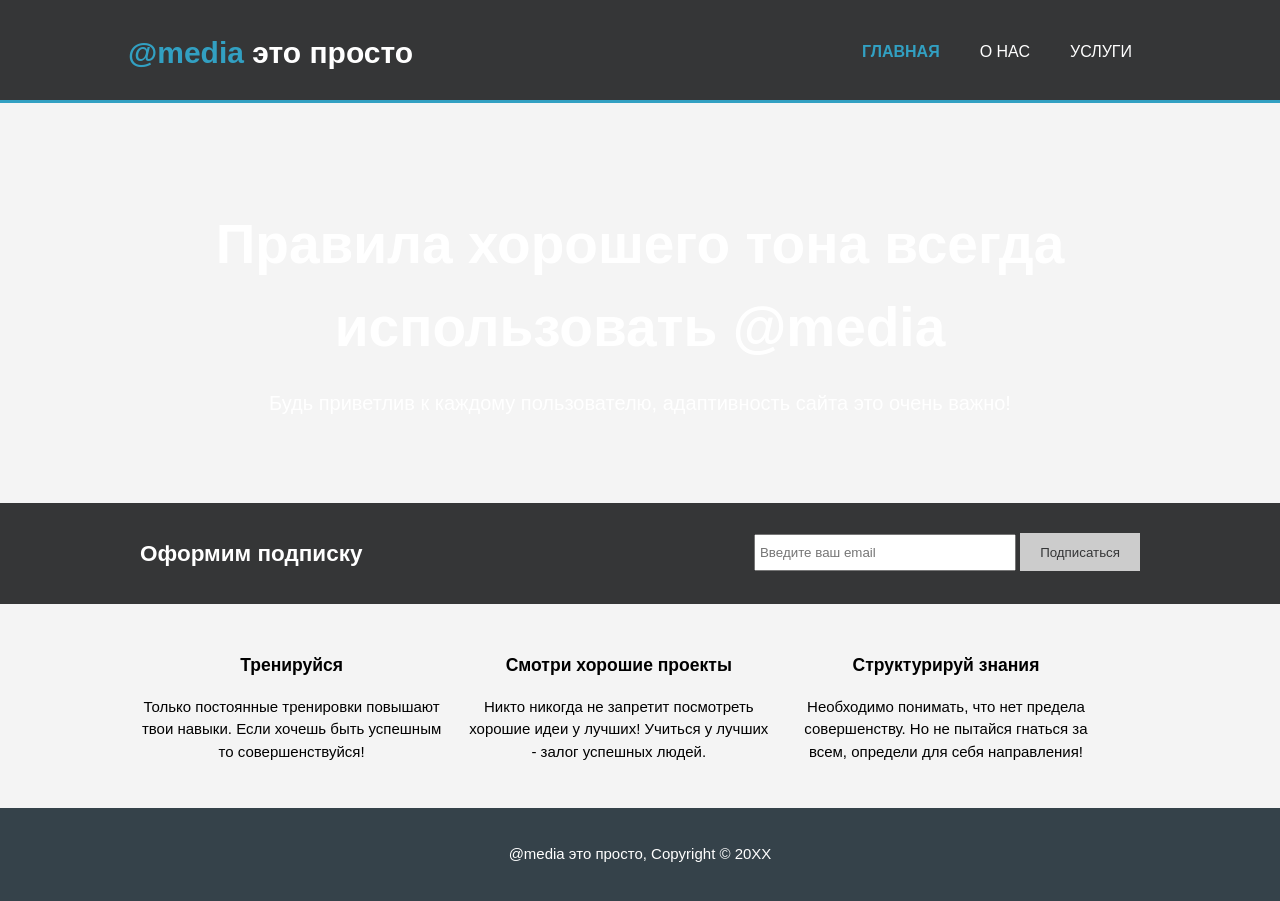
==== index.html @ 44935f2a "Add files via upload" ====
<!doctype html>
<html>
  <head>
    <meta charset="utf-8" />
    <meta name="viewport" content="width=device-width" />
    <meta name="description" content="Пример для изучения правила @media" />
    <title>@media</title>
    <link rel="stylesheet" href="css/style.css" />
    <link rel="stylesheet" href="css/font-awesome.min.css" />
  </head>
  <body>
    <header>
      <div class="container">
        <div>
          <h1>
            <span class="fa fa-rocket"></span>
            <span class="highlight">@media</span> это просто
          </h1>
        </div>
        <nav>
          <ul>
            <li class="current"><a href="index.html">Главная</a></li>
            <li><a href="about.html">О нас</a></li>
            <li><a href="services.html">Услуги</a></li>
          </ul>
        </nav>
      </div>
    </header>

    <section id="showcase">
      <div class="container">
        <h1>Правила хорошего тона всегда использовать @media</h1>
        <p>
          Будь приветлив к каждому пользователю, адаптивность сайта это очень
          важно!
        </p>
      </div>
    </section>

    <section id="newsletter">
      <div class="container">
        <h1>Оформим подписку</h1>
        <form action="">
          <input type="email" placeholder="Введите ваш email" />
          <button type="submit" class="button_1">Подписаться</button>
        </form>
      </div>
    </section>

    <section id="boxes">
      <div class="container">
        <div class="box">
          <span class="fa fa-signal fa-5x"></span>
          <h3>Тренируйся</h3>
          <p>
            Только постоянные тренировки повышают твои навыки. Если хочешь быть
            успешным то совершенствуйся!
          </p>
        </div>
        <div class="box">
          <span class="fa fa-photo fa-5x"></span>
          <h3>Смотри хорошие проекты</h3>
          <p>
            Никто никогда не запретит посмотреть хорошие идеи у лучших! Учиться
            у лучших - залог успешных людей.
          </p>
        </div>
        <div class="box">
          <span class="fa fa-cube fa-5x"></span>
          <h3>Структурируй знания</h3>
          <p>
            Необходимо понимать, что нет предела совершенству. Но не пытайся
            гнаться за всем, определи для себя направления!
          </p>
        </div>
      </div>
    </section>

    <footer>
      <p>@media это просто, Copyright &copy; 20XX</p>
    </footer>
  </body>
</html>
---- css/style.css ----
body {
  font:
    15px/1.5 Arial,
    Helvetica,
    sans-serif;
  padding: 0;
  margin: 0;
  background-color: #f4f4f4;
}

.container {
  width: 80%;
  margin: auto;
  overflow: hidden;
}

.dark {
  padding: 15px;
  background: #35424a;
  color: #ffffff;
  margin-top: 10px;
  margin-bottom: 10px;
}

ul {
  margin: 0;
  padding: 0;
}

/* Header */
header {
  background: #353637;
  color: #ffffff;
  padding-top: 30px;
  min-height: 70px;
  border-bottom: #32a0c2 3px solid;
}

header a {
  color: #ffffff;
  text-decoration: none;
  text-transform: uppercase;
  font-size: 16px;
}

header li {
  float: left;
  display: inline;
  padding: 0 20px 0 20px;
}

.container > div {
  float: left;
}

.container > div > h1 {
  margin: 0;
}

header nav {
  float: right;
  margin-top: 10px;
}

.container > div > h1 > span:nth-child(2),
header .current a {
  color: #32a0c2;
  font-weight: bold;
}

header a:hover {
  color: #cccccc;
  font-weight: bold;
}

/* Showcase */
#showcase {
  min-height: 400px;
  background: url("../img/headerbg.jpg") no-repeat center;
  background-size: cover;
  text-align: center;
  color: #ffffff;
}

#showcase h1 {
  margin-top: 100px;
  font-size: 55px;
  margin-bottom: 10px;
}

#showcase p {
  font-size: 20px;
}

/* Newsletter */
#newsletter {
  padding: 15px;
  color: #ffffff;
  background: #353637;
}

#newsletter h1 {
  float: left;
}

#newsletter form {
  float: right;
  margin-top: 15px;
}

#newsletter input[type="email"] {
  padding: 4px;
  height: 25px;
  width: 250px;
}

#newsletter button {
  height: 38px;
  background: #cccccc;
  border: 0;
  padding-left: 20px;
  padding-right: 20px;
  color: #353637;
}

/* Boxes */
#boxes {
  margin-top: 20px;
}

#boxes .box {
  float: left;
  text-align: center;
  width: 30%;
  padding: 10px;
}

/* Footer */
footer {
  padding: 20px;
  margin-top: 20px;
  color: #ffffff;
  background-color: #35424a;
  text-align: center;
}

/* Sidebar & Main Content */
aside#sidebar {
  float: right;
  width: 30%;
  padding: 5px;
}

article#main-col {
  float: left;
  width: 65%;
}

aside#sidebar input,
aside#sidebar textarea {
  width: 90%;
  padding: 5px;
}

/* Services */
ul#services li {
  list-style: none;
  padding: 20px;
  border: #cccccc solid 1px;
  margin-bottom: 5px;
  background: #32a0c2;
}

ul#services h3 {
  border-bottom: #353637 solid 1px;
}

@media screen and (max-width: 768px) {
  .container > div,
  header nav,
  header nav li,
  #newsletter h1,
  #newsletter form,
  #boxes .box,
  article#main-col,
  aside#sidebar {
    float: none;
    text-align: center;
    width: 100%;
  }

  header {
    padding-bottom: 20px;
  }

  #showcase h1 {
    margin-top: 40px;
  }

  #newsletter button {
    display: block;
    width: 100%;
  }

  #newsletter form input[type="email"],
  .contact input,
  .contact textarea,
  .contact label {
    width: 100%;
    margin-bottom: 5px;
  }

  #newsletter h1,
  #newsletter form {
    float: none;
    margin-top: 10px;
  }
}
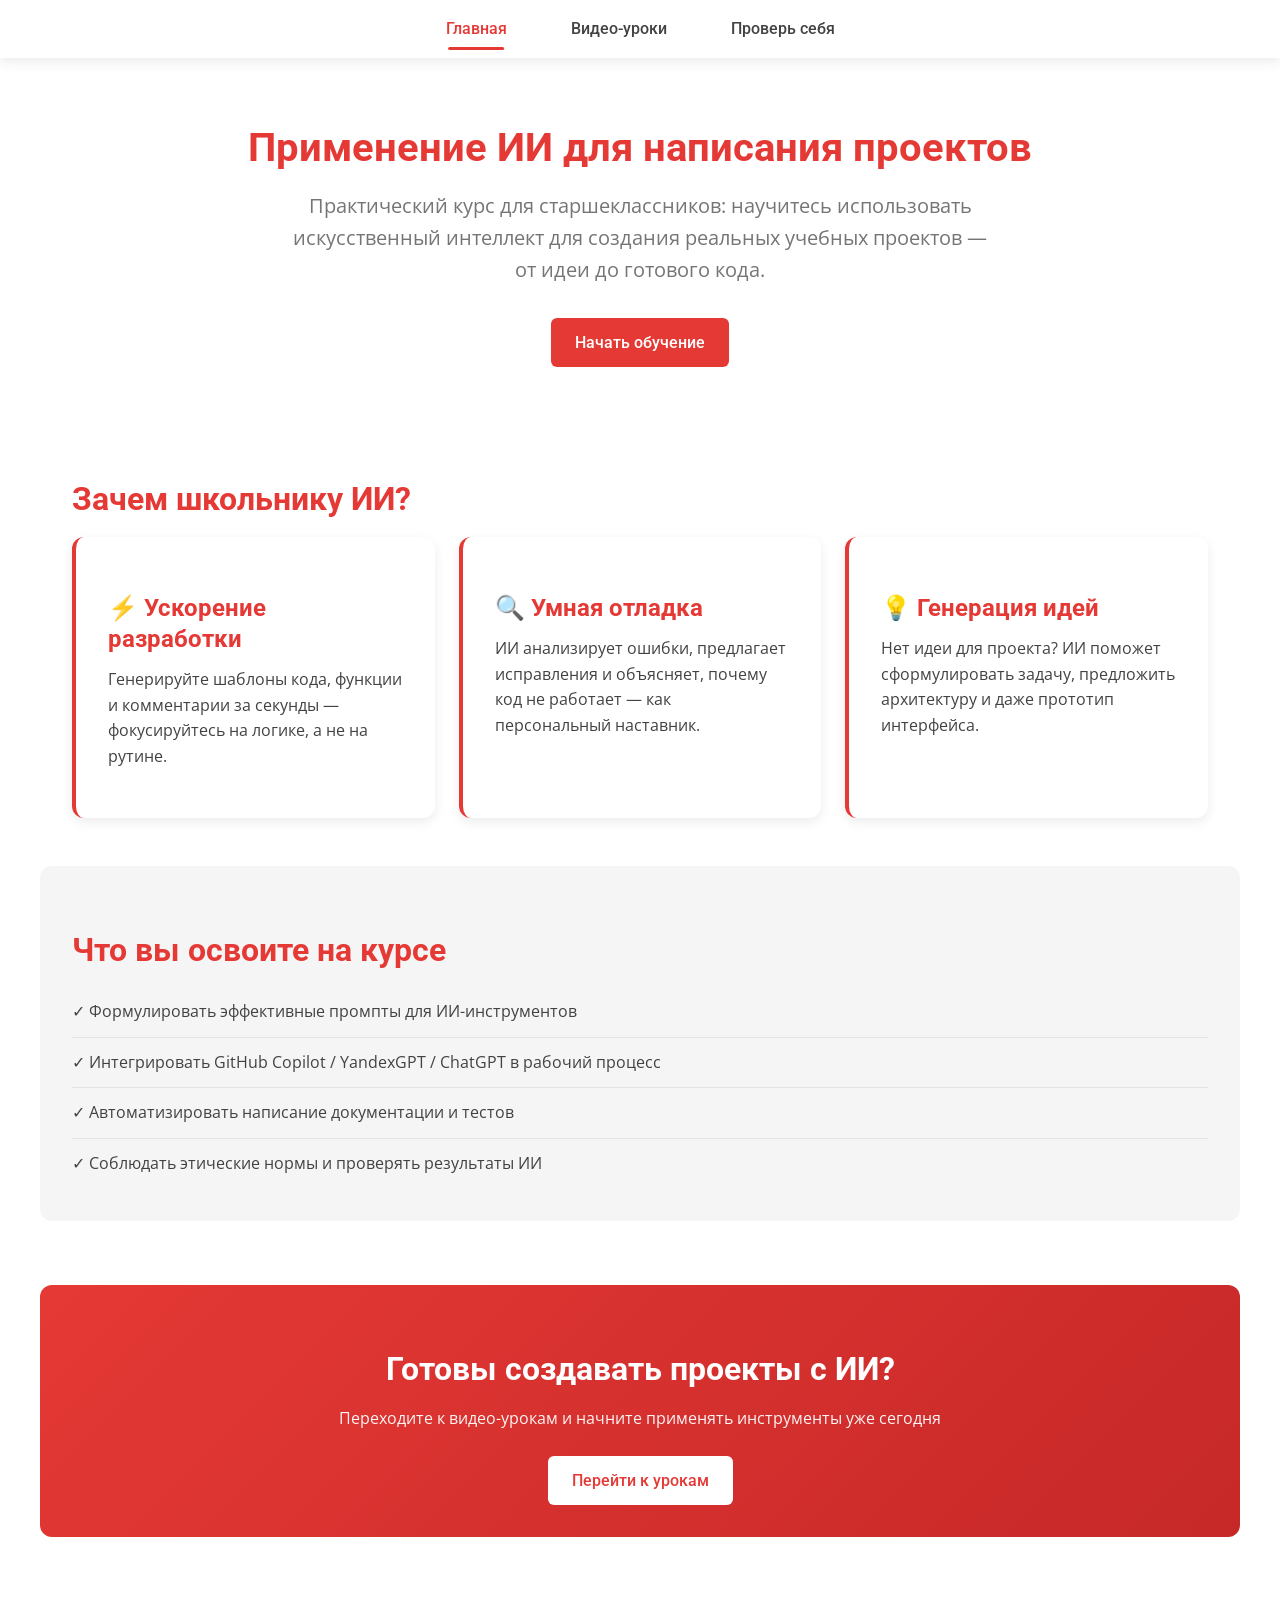
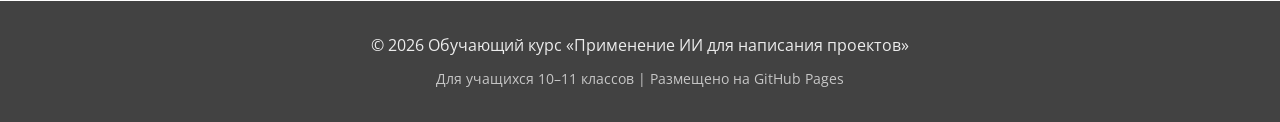
==== commit a356ecf0: "Add files via upload" ====
--- a/index.html
+++ b/index.html
@@ -1,83 +1,87 @@
-<!doctype html>
-<html>
-  <head>
-    <meta charset="utf-8" />
-    <meta name="viewport" content="width=device-width" />
-    <meta name="description" content="Пример для изучения правила @media" />
-    <title>@media</title>
-    <link rel="stylesheet" href="css/style.css" />
-    <link rel="stylesheet" href="css/font-awesome.min.css" />
-  </head>
-  <body>
-    <header>
-      <div class="container">
-        <div>
-          <h1>
-            <span class="fa fa-rocket"></span>
-            <span class="highlight">@media</span> это просто
-          </h1>
-        </div>
-        <nav>
-          <ul>
-            <li class="current"><a href="index.html">Главная</a></li>
-            <li><a href="about.html">О нас</a></li>
-            <li><a href="services.html">Услуги</a></li>
-          </ul>
-        </nav>
+<!DOCTYPE html>
+<html lang="ru">
+<head>
+  <meta charset="UTF-8" />
+  <meta name="viewport" content="width=device-width, initial-scale=1.0"/>
+  <title>Применение ИИ для написания проектов | Обучающий курс</title>
+  <meta name="description" content="Практический курс для 10-11 классов: как интегрировать ИИ-инструменты в учебные проекты по программированию">
+  
+  <!-- Шрифты -->
+  <link rel="preconnect" href="https://fonts.googleapis.com">
+  <link rel="preconnect" href="https://fonts.gstatic.com" crossorigin>
+  <link href="https://fonts.googleapis.com/css2?family=Open+Sans:wght@400;600&family=Roboto:wght@500;700&display=swap" rel="stylesheet">
+  
+  <!-- Стили -->
+  <link rel="stylesheet" href="style.css">
+</head>
+<body>
+  <!-- Навигация -->
+  <nav class="nav">
+    <div class="container">
+      <ul class="nav__list">
+        <li><a href="index.html" class="nav__link">Главная</a></li>
+        <li><a href="lessons.html" class="nav__link">Видео-уроки</a></li>
+        <li><a href="quiz.html" class="nav__link">Проверь себя</a></li>
+      </ul>
+    </div>
+  </nav>
+
+  <!-- Герой-секция -->
+  <header class="container animate-on-scroll" style="padding: 4rem 2rem; text-align: center;">
+    <h1>Применение ИИ для написания проектов</h1>
+    <p style="font-size: 1.25rem; max-width: 700px; margin: 0 auto 2rem; color: var(--color-gray-medium);">
+      Практический курс для старшеклассников: научитесь использовать искусственный интеллект 
+      для создания реальных учебных проектов — от идеи до готового кода.
+    </p>
+    <a href="lessons.html" class="btn">Начать обучение</a>
+  </header>
+
+  <!-- Блок: Зачем ИИ в проектах? -->
+  <section class="container" style="margin: 3rem auto;">
+    <h2 class="animate-on-scroll">Зачем школьнику ИИ?</h2>
+    <div style="display: grid; grid-template-columns: repeat(auto-fit, minmax(280px, 1fr)); gap: 1.5rem;">
+      <div class="card animate-on-scroll">
+        <h3>⚡ Ускорение разработки</h3>
+        <p>Генерируйте шаблоны кода, функции и комментарии за секунды — фокусируйтесь на логике, а не на рутине.</p>
       </div>
-    </header>
+      <div class="card animate-on-scroll">
+        <h3>🔍 Умная отладка</h3>
+        <p>ИИ анализирует ошибки, предлагает исправления и объясняет, почему код не работает — как персональный наставник.</p>
+      </div>
+      <div class="card animate-on-scroll">
+        <h3>💡 Генерация идей</h3>
+        <p>Нет идеи для проекта? ИИ поможет сформулировать задачу, предложить архитектуру и даже прототип интерфейса.</p>
+      </div>
+    </div>
+  </section>
 
-    <section id="showcase">
-      <div class="container">
-        <h1>Правила хорошего тона всегда использовать @media</h1>
-        <p>
-          Будь приветлив к каждому пользователю, адаптивность сайта это очень
-          важно!
-        </p>
-      </div>
-    </section>
+  <!-- Блок: Что вы освоите -->
+  <section class="container" style="margin: 3rem auto; background: var(--color-gray-light); padding: 2rem; border-radius: 12px;">
+    <h2 class="animate-on-scroll">Что вы освоите на курсе</h2>
+    <ul style="list-style: none; padding-left: 0;">
+      <li class="animate-on-scroll" style="padding: 0.75rem 0; border-bottom: 1px solid rgba(0,0,0,0.08);">✓ Формулировать эффективные промпты для ИИ-инструментов</li>
+      <li class="animate-on-scroll" style="padding: 0.75rem 0; border-bottom: 1px solid rgba(0,0,0,0.08);">✓ Интегрировать GitHub Copilot / YandexGPT / ChatGPT в рабочий процесс</li>
+      <li class="animate-on-scroll" style="padding: 0.75rem 0; border-bottom: 1px solid rgba(0,0,0,0.08);">✓ Автоматизировать написание документации и тестов</li>
+      <li class="animate-on-scroll" style="padding: 0.75rem 0;">✓ Соблюдать этические нормы и проверять результаты ИИ</li>
+    </ul>
+  </section>
 
-    <section id="newsletter">
-      <div class="container">
-        <h1>Оформим подписку</h1>
-        <form action="">
-          <input type="email" placeholder="Введите ваш email" />
-          <button type="submit" class="button_1">Подписаться</button>
-        </form>
-      </div>
-    </section>
+  <!-- CTA -->
+  <section class="container" style="text-align: center; margin: 4rem auto; padding: 2rem; background: linear-gradient(135deg, var(--color-red-primary), var(--color-red-dark)); border-radius: 12px; color: white;">
+    <h2 style="color: white; margin-bottom: 1rem;">Готовы создавать проекты с ИИ?</h2>
+    <p style="margin-bottom: 1.5rem; opacity: 0.95;">Переходите к видео-урокам и начните применять инструменты уже сегодня</p>
+    <a href="lessons.html" class="btn" style="background: white; color: var(--color-red-primary);">Перейти к урокам</a>
+  </section>
 
-    <section id="boxes">
-      <div class="container">
-        <div class="box">
-          <span class="fa fa-signal fa-5x"></span>
-          <h3>Тренируйся</h3>
-          <p>
-            Только постоянные тренировки повышают твои навыки. Если хочешь быть
-            успешным то совершенствуйся!
-          </p>
-        </div>
-        <div class="box">
-          <span class="fa fa-photo fa-5x"></span>
-          <h3>Смотри хорошие проекты</h3>
-          <p>
-            Никто никогда не запретит посмотреть хорошие идеи у лучших! Учиться
-            у лучших - залог успешных людей.
-          </p>
-        </div>
-        <div class="box">
-          <span class="fa fa-cube fa-5x"></span>
-          <h3>Структурируй знания</h3>
-          <p>
-            Необходимо понимать, что нет предела совершенству. Но не пытайся
-            гнаться за всем, определи для себя направления!
-          </p>
-        </div>
-      </div>
-    </section>
+  <!-- Футер -->
+  <footer style="background: var(--color-gray-dark); color: white; padding: 2rem 0; margin-top: 4rem; text-align: center;">
+    <div class="container">
+      <p style="margin: 0; opacity: 0.9;">© 2026 Обучающий курс «Применение ИИ для написания проектов»</p>
+      <p style="margin: 0.5rem 0 0; font-size: 0.9rem; opacity: 0.7;">Для учащихся 10–11 классов | Размещено на GitHub Pages</p>
+    </div>
+  </footer>
 
-    <footer>
-      <p>@media это просто, Copyright &copy; 20XX</p>
-    </footer>
-  </body>
-</html>
+  <!-- Скрипты -->
+  <script src="main.js"></script>
+</body>
+</html>
--- a/style.css
+++ b/style.css
@@ -0,0 +1,286 @@
+:root {
+  /* Цветовая палитра — Вариант 4 */
+  --color-red-primary: #E53935;
+  --color-red-dark: #C62828;
+  --color-gray-dark: #424242;
+  --color-gray-medium: #757575;
+  --color-gray-light: #F5F5F5;
+  --color-white: #FFFFFF;
+  
+  /* Шрифты */
+  --font-heading: 'Roboto', sans-serif;
+  --font-body: 'Open Sans', sans-serif;
+  
+  /* Анимации */
+  --transition-smooth: all 0.3s cubic-bezier(0.4, 0, 0.2, 1);
+  --shadow-card: 0 4px 12px rgba(0, 0, 0, 0.08);
+  --shadow-hover: 0 8px 24px rgba(198, 40, 40, 0.15);
+}
+
+/* Сброс и базовые стили */
+*, *::before, *::after { box-sizing: border-box; margin: 0; padding: 0; }
+html { scroll-behavior: smooth; }
+body {
+  font-family: var(--font-body);
+  color: var(--color-gray-dark);
+  background: var(--color-white);
+  line-height: 1.6;
+  overflow-x: hidden;
+}
+
+/* Типографика */
+h1, h2, h3, h4 {
+  font-family: var(--font-heading);
+  font-weight: 700;
+  color: var(--color-red-primary);
+  line-height: 1.3;
+}
+h1 { font-size: 2.5rem; margin-bottom: 1rem; }
+h2 { font-size: 2rem; margin: 2rem 0 1rem; }
+h3 { font-size: 1.5rem; margin: 1.5rem 0 0.75rem; }
+p { margin-bottom: 1rem; }
+
+/* Контейнер */
+.container {
+  max-width: 1200px;
+  margin: 0 auto;
+  padding: 0 2rem;
+}
+
+/* Навигация */
+.nav {
+  position: sticky;
+  top: 0;
+  background: var(--color-white);
+  box-shadow: var(--shadow-card);
+  z-index: 1000;
+  padding: 1rem 0;
+}
+.nav__list {
+  display: flex;
+  justify-content: center;
+  gap: 2rem;
+  list-style: none;
+}
+.nav__link {
+  text-decoration: none;
+  color: var(--color-gray-dark);
+  font-family: var(--font-heading);
+  font-weight: 500;
+  padding: 0.5rem 1rem;
+  border-radius: 4px;
+  transition: var(--transition-smooth);
+  position: relative;
+}
+.nav__link:hover,
+.nav__link.active {
+  color: var(--color-red-primary);
+}
+.nav__link.active::after {
+  content: '';
+  position: absolute;
+  bottom: -4px;
+  left: 50%;
+  transform: translateX(-50%);
+  width: 60%;
+  height: 3px;
+  background: var(--color-red-primary);
+  border-radius: 2px;
+}
+
+/* Карточки */
+.card {
+  background: var(--color-white);
+  border-radius: 12px;
+  padding: 2rem;
+  box-shadow: var(--shadow-card);
+  transition: var(--transition-smooth);
+  border-left: 4px solid var(--color-red-primary);
+}
+.card:hover {
+  transform: translateY(-4px);
+  box-shadow: var(--shadow-hover);
+}
+
+/* Кнопки */
+.btn {
+  display: inline-block;
+  background: var(--color-red-primary);
+  color: var(--color-white);
+  padding: 0.75rem 1.5rem;
+  border-radius: 6px;
+  text-decoration: none;
+  font-family: var(--font-heading);
+  font-weight: 500;
+  border: none;
+  cursor: pointer;
+  transition: var(--transition-smooth);
+}
+.btn:hover {
+  background: var(--color-red-dark);
+  transform: translateY(-2px);
+}
+.btn:active { transform: translateY(0); }
+.btn-secondary {
+  background: var(--color-gray-dark);
+}
+.btn-secondary:hover {
+  background: var(--color-gray-medium);
+}
+
+/* Видео-контейнер */
+.video-wrapper {
+  position: relative;
+  padding-bottom: 56.25%;
+  height: 0;
+  overflow: hidden;
+  border-radius: 12px;
+  box-shadow: var(--shadow-card);
+  margin: 1.5rem 0;
+  background: #000;
+}
+.video-wrapper iframe {
+  position: absolute;
+  top: 0;
+  left: 0;
+  width: 100%;
+  height: 100%;
+  border: 0;
+}
+
+/* Тесты */
+.quiz-container {
+  max-width: 800px;
+  margin: 2rem auto;
+}
+
+/* Прогресс-бар квиза */
+.quiz-progress {
+  position: sticky;
+  top: 70px;
+  background: var(--color-white);
+  padding: 1rem 0;
+  border-bottom: 1px solid var(--color-gray-light);
+  z-index: 999;
+  margin: 0 -2rem 2rem;
+  padding: 1rem 2rem;
+  box-shadow: 0 2px 8px rgba(0,0,0,0.04);
+}
+.quiz-progress__bar {
+  height: 6px;
+  background: var(--color-gray-light);
+  border-radius: 3px;
+  overflow: hidden;
+  margin-bottom: 0.5rem;
+}
+.quiz-progress__fill {
+  height: 100%;
+  background: var(--color-red-primary);
+  border-radius: 3px;
+  width: 0%;
+  transition: width 0.3s ease;
+}
+.quiz-progress__text {
+  font-size: 0.9rem;
+  color: var(--color-gray-medium);
+  font-family: var(--font-heading);
+  font-weight: 500;
+  text-align: right;
+}
+
+.question {
+  margin-bottom: 2rem;
+  padding: 1.5rem;
+  background: var(--color-gray-light);
+  border-radius: 8px;
+}
+.options {
+  display: flex;
+  flex-direction: column;
+  gap: 0.75rem;
+  margin: 1rem 0;
+}
+.option {
+  display: flex;
+  align-items: center;
+  gap: 0.75rem;
+  padding: 0.75rem;
+  border-radius: 6px;
+  cursor: pointer;
+  transition: var(--transition-smooth);
+}
+.option:hover {
+  background: rgba(229, 57, 53, 0.08);
+}
+.option input { accent-color: var(--color-red-primary); }
+.feedback {
+  margin-top: 1rem;
+  padding: 1rem;
+  border-radius: 6px;
+  font-weight: 500;
+  display: none;
+}
+.feedback.correct {
+  background: rgba(46, 125, 50, 0.1);
+  color: #2e7d32;
+  display: block;
+}
+.feedback.incorrect {
+  background: rgba(198, 40, 40, 0.1);
+  color: var(--color-red-dark);
+  display: block;
+}
+.result {
+  text-align: center;
+  padding: 2rem;
+  font-size: 1.25rem;
+  font-weight: 600;
+  color: var(--color-red-primary);
+  display: none;
+}
+.quiz-actions {
+  display: flex;
+  gap: 1rem;
+  justify-content: center;
+  margin: 2rem 0;
+  flex-wrap: wrap;
+}
+
+/* Анимации при скролле */
+.animate-on-scroll {
+  opacity: 0;
+  transform: translateY(30px);
+  transition: opacity 0.6s ease, transform 0.6s ease;
+}
+.animate-on-scroll.visible {
+  opacity: 1;
+  transform: translateY(0);
+}
+
+/* Скрытые уроки — рабочая версия */
+.lesson-card.hidden {
+  display: none;
+  opacity: 0;
+  transform: translateY(10px);
+}
+.lesson-card.hidden.visible {
+  display: block;
+  opacity: 1;
+  transform: translateY(0);
+  animation: fadeInUp 0.4s ease forwards;
+}
+@keyframes fadeInUp {
+  from { opacity: 0; transform: translateY(10px); }
+  to { opacity: 1; transform: translateY(0); }
+}
+
+/* Адаптивность */
+@media (max-width: 768px) {
+  h1 { font-size: 2rem; }
+  h2 { font-size: 1.75rem; }
+  .nav__list { flex-wrap: wrap; gap: 1rem; }
+  .container { padding: 0 1.5rem; }
+  .card { padding: 1.5rem; }
+  .quiz-progress { top: 60px; margin: 0 -1.5rem 2rem; padding: 1rem 1.5rem; }
+  .quiz-actions { flex-direction: column; align-items: center; }
+}
